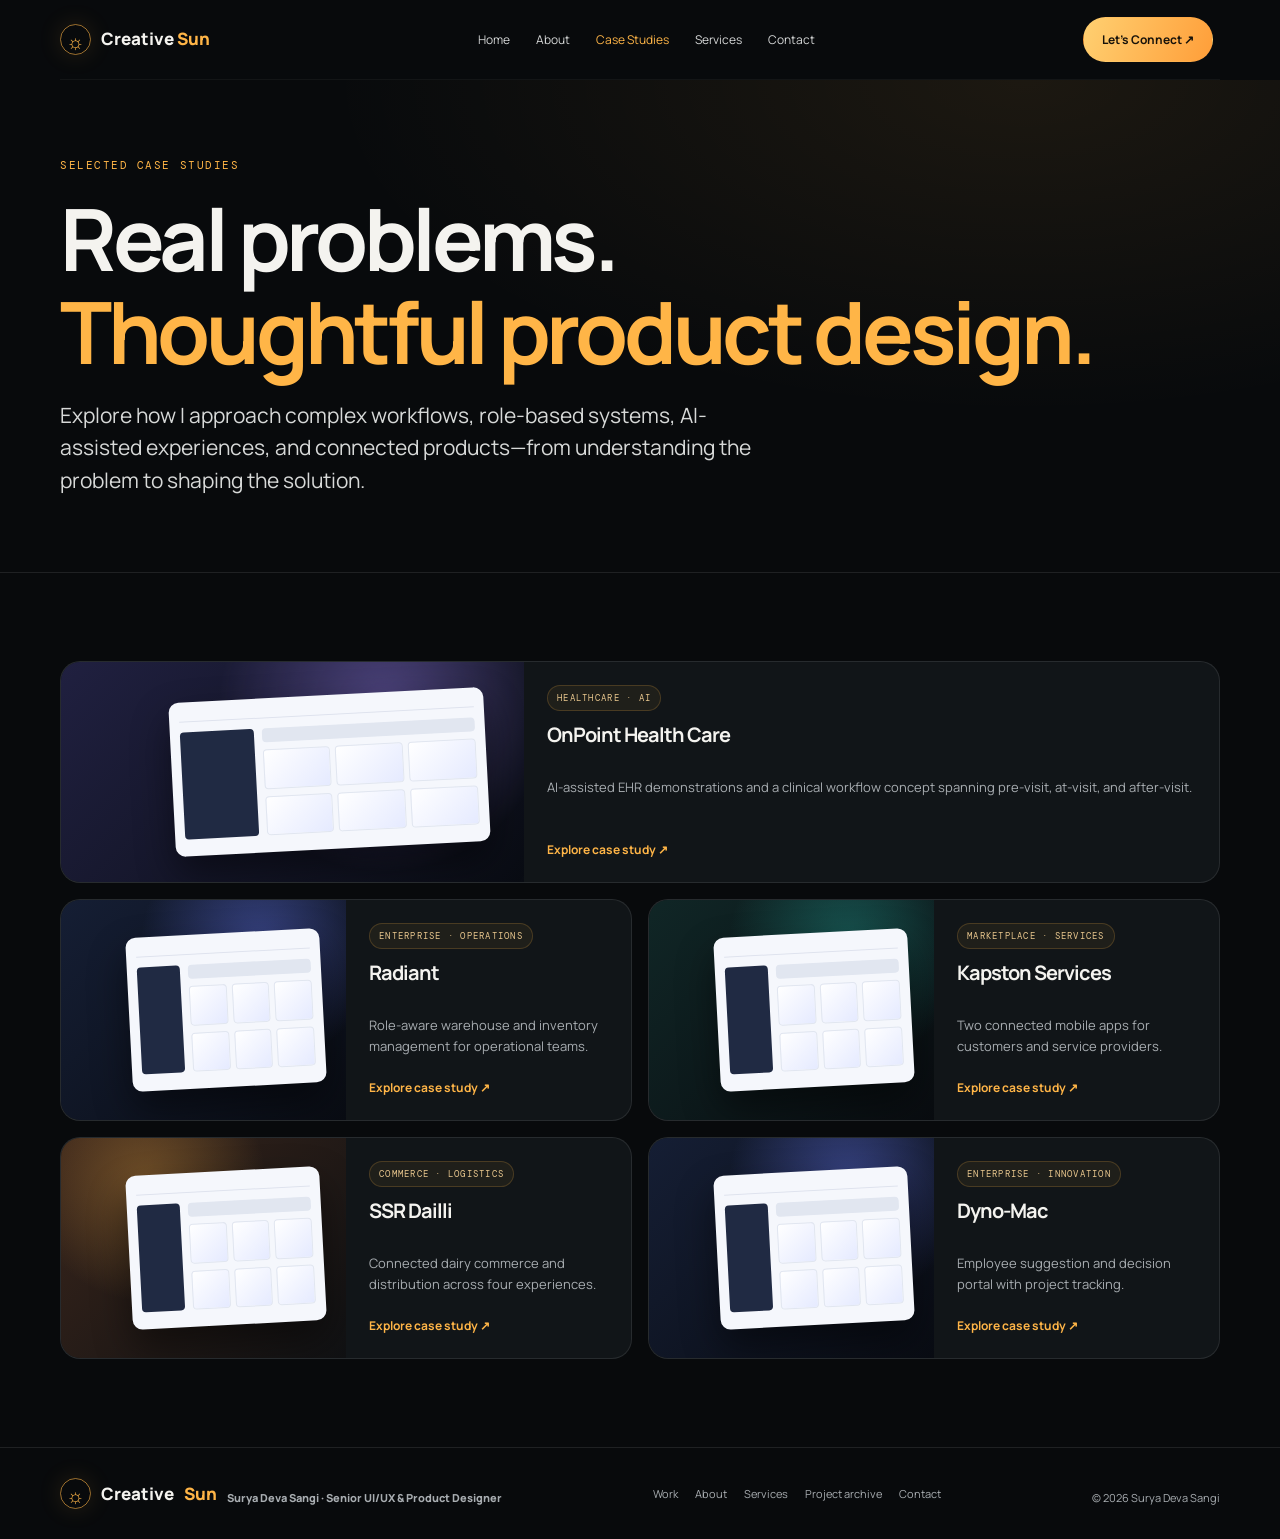
==== case-studies.html @ 09fc9250 "First Commit" ====
<!doctype html><html lang="en"><head><meta charset="utf-8"><meta name="viewport" content="width=device-width,initial-scale=1"><title>Case Studies | Creative Sun</title><meta name="description" content="Creative Sun — Surya Deva Sangi, Senior UI/UX & Product Designer."><meta name="theme-color" content="#080a0c"><link rel="stylesheet" href="assets/style.css"></head><body><header class="wrap nav"><a class="brand" href="index.html"><span class="mark">☼</span><span>Creative <span class="gold">Sun</span></span></a><nav class="navlinks"><a class="" href="index.html">Home</a><a class="" href="about.html">About</a><a class="active" href="case-studies.html">Case Studies</a><a class="" href="services.html">Services</a><a class="" href="contact.html">Contact</a></nav><a class="btn primary" href="contact.html">Let’s Connect ↗</a><button class="menu-btn" aria-expanded="false">Menu ☰</button></header><main><section class="page-hero"><div class="wrap"><div class="eyebrow">Selected case studies</div><h1>Real problems.<br><span class="gold">Thoughtful product design.</span></h1><p class="lead">Explore how I approach complex workflows, role-based systems, AI-assisted experiences, and connected products—from understanding the problem to shaping the solution.</p></div></section><section class="section"><div class="wrap"><div class="cards"><article class="card featured" data-category="healthcare ai"><div class="visual violet" aria-hidden="true"><div class="window"><div class="bar"></div><div class="ui"><div class="side"></div><div class="content"><div class="line"></div><div class="tiles"><i class="tile"></i><i class="tile"></i><i class="tile"></i></div><div class="tiles"><i class="tile"></i><i class="tile"></i><i class="tile"></i></div></div></div></div></div><div class="copy"><span class="tag">Healthcare · AI</span><h3>OnPoint Health Care</h3><p>AI-assisted EHR demonstrations and a clinical workflow concept spanning pre-visit, at-visit, and after-visit.</p><a class="link" href="case-study-onpoint.html">Explore case study ↗</a></div></article><article class="card half" data-category="enterprise operations"><div class="visual " aria-hidden="true"><div class="window"><div class="bar"></div><div class="ui"><div class="side"></div><div class="content"><div class="line"></div><div class="tiles"><i class="tile"></i><i class="tile"></i><i class="tile"></i></div><div class="tiles"><i class="tile"></i><i class="tile"></i><i class="tile"></i></div></div></div></div></div><div class="copy"><span class="tag">Enterprise · Operations</span><h3>Radiant</h3><p>Role-aware warehouse and inventory management for operational teams.</p><a class="link" href="case-study-radiant.html">Explore case study ↗</a></div></article><article class="card half" data-category="marketplace mobile"><div class="visual teal" aria-hidden="true"><div class="window"><div class="bar"></div><div class="ui"><div class="side"></div><div class="content"><div class="line"></div><div class="tiles"><i class="tile"></i><i class="tile"></i><i class="tile"></i></div><div class="tiles"><i class="tile"></i><i class="tile"></i><i class="tile"></i></div></div></div></div></div><div class="copy"><span class="tag">Marketplace · Services</span><h3>Kapston Services</h3><p>Two connected mobile apps for customers and service providers.</p><a class="link" href="case-study-kapston.html">Explore case study ↗</a></div></article><article class="card half" data-category="commerce logistics"><div class="visual cream" aria-hidden="true"><div class="window"><div class="bar"></div><div class="ui"><div class="side"></div><div class="content"><div class="line"></div><div class="tiles"><i class="tile"></i><i class="tile"></i><i class="tile"></i></div><div class="tiles"><i class="tile"></i><i class="tile"></i><i class="tile"></i></div></div></div></div></div><div class="copy"><span class="tag">Commerce · Logistics</span><h3>SSR Dailli</h3><p>Connected dairy commerce and distribution across four experiences.</p><a class="link" href="case-study-ssr-dailli.html">Explore case study ↗</a></div></article><article class="card half" data-category="enterprise workflow"><div class="visual " aria-hidden="true"><div class="window"><div class="bar"></div><div class="ui"><div class="side"></div><div class="content"><div class="line"></div><div class="tiles"><i class="tile"></i><i class="tile"></i><i class="tile"></i></div><div class="tiles"><i class="tile"></i><i class="tile"></i><i class="tile"></i></div></div></div></div></div><div class="copy"><span class="tag">Enterprise · Innovation</span><h3>Dyno-Mac</h3><p>Employee suggestion and decision portal with project tracking.</p><a class="link" href="case-study-dyno-mac.html">Explore case study ↗</a></div></article></div></div></section></main><footer class="footer"><div class="wrap footer-row"><div class="brand"><span class="mark">☼</span>Creative <span class="gold">Sun</span><p>Surya Deva Sangi · Senior UI/UX &amp; Product Designer</p></div><div class="footer-links"><a href="case-studies.html">Work</a><a href="about.html">About</a><a href="services.html">Services</a><a href="projects.html">Project archive</a><a href="contact.html">Contact</a></div><small>© <span data-year></span> Surya Deva Sangi</small></div></footer><script src="assets/site.js"></script></body></html>
---- assets/style.css ----
@import url('https://fonts.googleapis.com/css2?family=DM+Mono:wght@400;500&family=Manrope:wght@400;500;600;700;800&display=swap');:root{--bg:#080a0c;--panel:#111518;--line:#ffffff18;--text:#f4f3ef;--muted:#a8adb1;--gold:#ffb547;--max:1160px}*{box-sizing:border-box}html{scroll-behavior:smooth}body{margin:0;background:var(--bg);color:var(--text);font:15px/1.65 Manrope,Arial,sans-serif}a{color:inherit;text-decoration:none}p{color:var(--muted)}h1,h2,h3{line-height:1.08;letter-spacing:-.05em;margin:0 0 18px}h1{font-size:clamp(43px,7vw,86px)}h2{font-size:clamp(30px,4vw,50px)}h3{font-size:20px}.gold{color:var(--gold)}.wrap{width:min(var(--max),calc(100% - 44px));margin:auto}.eyebrow,.tag,.mono{font:11px 'DM Mono',monospace;letter-spacing:.14em;text-transform:uppercase;color:var(--gold)}.eyebrow{margin-bottom:20px}.nav{height:80px;display:flex;align-items:center;justify-content:space-between;border-bottom:1px solid #ffffff0b;gap:20px}.brand{font-weight:800;font-size:17px;display:flex;gap:10px;align-items:center}.mark{display:grid;place-items:center;border:1px solid #ffb54799;color:var(--gold);width:31px;height:31px;border-radius:50%;font-size:20px;box-shadow:0 0 24px #ffb54720}.navlinks{display:flex;gap:26px}.navlinks a{font-size:12px;color:#d5d7d7}.navlinks a:hover,.navlinks a.active{color:var(--gold)}.btn{display:inline-flex;gap:10px;align-items:center;padding:12px 18px;border-radius:999px;border:1px solid var(--line);font-size:12px;font-weight:700;margin:4px 7px 4px 0}.btn.primary{background:linear-gradient(110deg,#ffd071,#ff9e39);color:#17120a;border-color:transparent}.btn:hover{transform:translateY(-2px);border-color:var(--gold)}.menu-btn{display:none;background:none;color:white;border:1px solid var(--line);padding:8px;border-radius:8px}.hero{padding:78px 0 65px;position:relative;overflow:hidden}.hero:before{content:'';position:absolute;right:-8%;top:-30%;width:700px;height:700px;border-radius:50%;background:radial-gradient(circle,#ff9e3526,transparent 65%)}.hero-grid{display:grid;grid-template-columns:1.04fr .96fr;align-items:center;gap:36px;position:relative}.lead{font-size:clamp(17px,2vw,21px);line-height:1.55;color:#d7d9d8;max-width:700px}.hero p{max-width:580px}.hero-art{height:430px;display:grid;place-items:center;position:relative}.sun{width:min(100%,440px);aspect-ratio:1;border-radius:50%;position:relative;background:radial-gradient(circle at 50% 40%,#ffdb91 0,#ffad48 10%,#7d391b 25%,#171516 49%,#080a0c 70%);box-shadow:0 0 90px #ff9d2d20}.sun:before{content:'';position:absolute;inset:13%;border:1px solid #ffc56d99;border-radius:50%;box-shadow:0 0 25px #ffb54755}.sun:after{content:'';position:absolute;bottom:9%;left:-7%;width:114%;height:45%;background:linear-gradient(150deg,transparent 0 18%,#19191a 18.5% 28%,#080a0c 28.5%);clip-path:polygon(0 100%,0 57%,15% 42%,25% 58%,39% 16%,51% 45%,63% 12%,78% 55%,89% 33%,100% 57%,100% 100%)}.cursor{position:absolute;top:37%;right:25%;font-size:72px;color:#ffd16d;filter:drop-shadow(0 0 20px #ffb54788);transform:rotate(-13deg)}.orbit{position:absolute;width:112%;height:38%;border:1px solid #ffb54740;border-radius:50%;transform:rotate(-28deg)}.art-note{position:absolute;right:0;bottom:10px;font-style:italic;color:#ffd08b;line-height:1.3}.art-note:after{content:'';display:block;background:var(--gold);height:1px;width:45px;margin-top:9px}.stats{display:grid;grid-template-columns:repeat(4,1fr);gap:14px;margin-top:32px}.stat{border-left:1px solid var(--line);padding-left:13px}.stat:first-child{border:0;padding-left:0}.stat strong{display:block;font-size:20px}.stat span{font-size:11px;color:var(--muted)}.trust,.section{border-top:1px solid var(--line)}.trust{padding:24px 0}.trust-row{display:flex;justify-content:space-between;gap:20px;align-items:center;flex-wrap:wrap}.trust-names{display:flex;gap:23px;flex-wrap:wrap;font-size:12px;font-weight:700}.trust-names span:before{content:'✳ ';color:var(--gold)}.section{padding:88px 0}.section-head{display:flex;justify-content:space-between;align-items:end;gap:30px;margin-bottom:32px}.section-head p{max-width:430px}.cards{display:grid;grid-template-columns:repeat(12,1fr);gap:16px}.card{grid-column:span 4;border:1px solid var(--line);border-radius:20px;background:var(--panel);overflow:hidden;transition:.25s}.card:hover{transform:translateY(-4px);border-color:#ffb54777}.card.featured{grid-column:span 12;display:grid;grid-template-columns:.8fr 1.2fr}.card.half{grid-column:span 6;display:grid;grid-template-columns:1fr 1fr}.copy{padding:23px;display:flex;flex-direction:column;align-items:flex-start}.copy p{font-size:13px}.tag{display:inline-block;border:1px solid #ffb54730;background:#ffb54710;border-radius:999px;padding:6px 9px;font-size:9px;margin-bottom:13px;color:#e9c78e}.link{color:var(--gold);font-size:12px;font-weight:700;margin-top:auto}.visual{min-height:220px;position:relative;overflow:hidden;background:radial-gradient(circle at 70% 20%,#6c7fff70,transparent 45%),linear-gradient(135deg,#151e34,#090c13)}.visual.teal{background:radial-gradient(circle at 70% 20%,#28b0a466,transparent 45%),linear-gradient(135deg,#102626,#090c10)}.visual.cream{background:radial-gradient(circle at 30% 20%,#ffb54750,transparent 45%),linear-gradient(135deg,#39251b,#101113)}.visual.violet{background:radial-gradient(circle at 70% 20%,#a58aff66,transparent 45%),linear-gradient(135deg,#202040,#090c13)}.window{position:absolute;right:8%;top:15%;width:68%;height:70%;background:#f5f7fc;border-radius:10px;box-shadow:0 18px 38px #0007;padding:10px;transform:rotate(-3deg)}.bar{height:10px;border-bottom:1px solid #dfe3ee;margin-bottom:10px}.ui{display:grid;grid-template-columns:25% 1fr;gap:8px;height:80%}.side{background:#202a43;border-radius:4px}.content{display:grid;grid-template-rows:14px 1fr 1fr;gap:7px}.line{background:#e1e6f0;border-radius:4px}.tiles{display:grid;grid-template-columns:repeat(3,1fr);gap:5px}.tile{border:1px solid #e1e6f0;border-radius:4px;background:linear-gradient(135deg,#fff,#e5eaff)}.split{display:grid;grid-template-columns:1fr 1fr;gap:55px}.features{display:grid;gap:20px}.feature{display:grid;grid-template-columns:44px 1fr;gap:14px}.icon{display:grid;place-items:center;border:1px solid #ffb54740;background:#ffb5470d;border-radius:13px;width:42px;height:42px;color:var(--gold)}.feature p{font-size:13px;margin:0}.process{display:grid;grid-template-columns:repeat(5,1fr);gap:15px;margin-top:30px}.step{border-top:1px solid var(--line);padding-top:16px}.step span{font:11px 'DM Mono',monospace;color:var(--gold)}.step h3{margin:12px 0 8px;font-size:16px}.step p{font-size:12px}.tools{display:grid;grid-template-columns:repeat(6,1fr);gap:10px}.tool{border:1px solid var(--line);border-radius:14px;padding:15px 8px;text-align:center;background:#ffffff05}.tool b{display:block;font-size:20px;color:var(--gold)}.tool span{font-size:10px;color:#d4d5d4}.quote,.cta{border:1px solid var(--line);border-radius:22px;padding:35px;background:radial-gradient(ellipse at 90% 20%,#ffb54720,transparent 45%),var(--panel)}.quote blockquote{font-size:clamp(23px,3vw,37px);letter-spacing:-.04em;line-height:1.25;margin:0}.quote cite{display:block;margin-top:18px;color:var(--gold);font-size:12px;font-style:normal}.cta{padding:55px;background:radial-gradient(ellipse at 80% 100%,#ff9d2d25,transparent 50%),#101316}.cta p{max-width:620px}.footer{border-top:1px solid var(--line);padding:30px 0}.footer-row{display:flex;justify-content:space-between;align-items:center;gap:20px;flex-wrap:wrap}.footer p,.footer small{font-size:11px;margin:8px 0 0;color:var(--muted)}.footer-links{display:flex;gap:17px;font-size:11px;color:var(--muted)}.page-hero{padding:78px 0 55px;background:radial-gradient(ellipse at 80% 0,#ffb54715,transparent 48%)}.crumb{font-size:11px;color:var(--muted);margin-bottom:20px}.crumb a{color:var(--gold)}.content-grid{display:grid;grid-template-columns:1.6fr .7fr;gap:55px}.prose h2{font-size:29px;margin-top:43px}.prose h2:first-child{margin-top:0}.prose p,.prose li{font-size:14px;line-height:1.85}.sidebar{border:1px solid var(--line);border-radius:16px;padding:22px;background:var(--panel);margin-bottom:15px}.sidebar h3{font-size:13px;color:var(--gold)}.sidebar p,.sidebar li{font-size:12px}.meta div{padding:10px 0;border-bottom:1px solid var(--line)}.meta div:last-child{border:0}.meta strong{display:block;color:var(--muted);font-size:10px}.meta span{font-size:12px}.pill-row{display:flex;gap:8px;flex-wrap:wrap;margin:20px 0}.pill{font-size:10px;border:1px solid var(--line);padding:6px 9px;border-radius:999px;color:#ddd}.case-art{border:1px solid var(--line);border-radius:22px;min-height:290px;padding:30px;position:relative;overflow:hidden;background:radial-gradient(circle at 75% 20%,#ffb54720,transparent 50%),#11151a}.case-art .window{width:48%;height:75%;top:13%}.service-grid{display:grid;grid-template-columns:repeat(3,1fr);gap:15px}.service{border:1px solid var(--line);border-radius:18px;padding:23px;background:var(--panel)}.service p,.service li{font-size:12px}.service ul{padding-left:18px;color:var(--muted);line-height:1.9}.form-grid{display:grid;grid-template-columns:1fr 1fr;gap:14px}.field{display:grid;gap:7px}.field.full{grid-column:1/-1}.field label{font-size:12px}.field input,.field textarea,.field select{width:100%;background:#0b0e10;color:white;border:1px solid var(--line);border-radius:10px;padding:13px}.field textarea{min-height:140px}.filterbar{display:flex;gap:8px;flex-wrap:wrap;margin-bottom:24px}.filter-btn{background:none;color:var(--muted);border:1px solid var(--line);border-radius:999px;padding:8px 12px;cursor:pointer;font-size:11px}.filter-btn.active{color:var(--gold);border-color:var(--gold)}[hidden]{display:none!important}.note{font-size:11px}
@media(max-width:850px){.hero-grid{grid-template-columns:1fr}.hero-art{height:320px}.split{gap:30px}.tools{grid-template-columns:repeat(4,1fr)}.service-grid{grid-template-columns:repeat(2,1fr)}.content-grid{gap:25px}.navlinks{gap:14px}.card{grid-column:span 6}.card.featured,.card.half{grid-column:span 12}}
@media(max-width:620px){.wrap{width:calc(100% - 32px)}.nav{height:70px}.navlinks{display:none;position:absolute;z-index:10;top:70px;left:0;right:0;padding:20px 24px;background:#0a0c0e;flex-direction:column;align-items:flex-start}.navlinks.open{display:flex}.menu-btn{display:block}.nav>.btn{display:none}.hero{padding:50px 0 40px}.hero-art{height:260px}.sun{max-width:290px}.cursor{font-size:52px}.stats{grid-template-columns:repeat(2,1fr)}.stat:nth-child(3){border:0;padding-left:0}.section{padding:62px 0}.section-head{display:block}.section-head p{margin-top:10px}.card,.card.featured,.card.half{grid-column:span 12;display:flex;flex-direction:column}.visual{order:-1;min-height:220px}.split,.content-grid{grid-template-columns:1fr}.process{grid-template-columns:repeat(2,1fr)}.tools{grid-template-columns:repeat(3,1fr)}.service-grid{grid-template-columns:1fr}.page-hero{padding:55px 0 38px}.cta,.quote{padding:24px}.case-art{min-height:350px;padding:22px}.case-art .window{width:80%;height:45%;top:auto;bottom:8%}.form-grid{grid-template-columns:1fr}.field.full{grid-column:auto}.footer-row{align-items:flex-start;flex-direction:column}.footer-links{flex-wrap:wrap}}
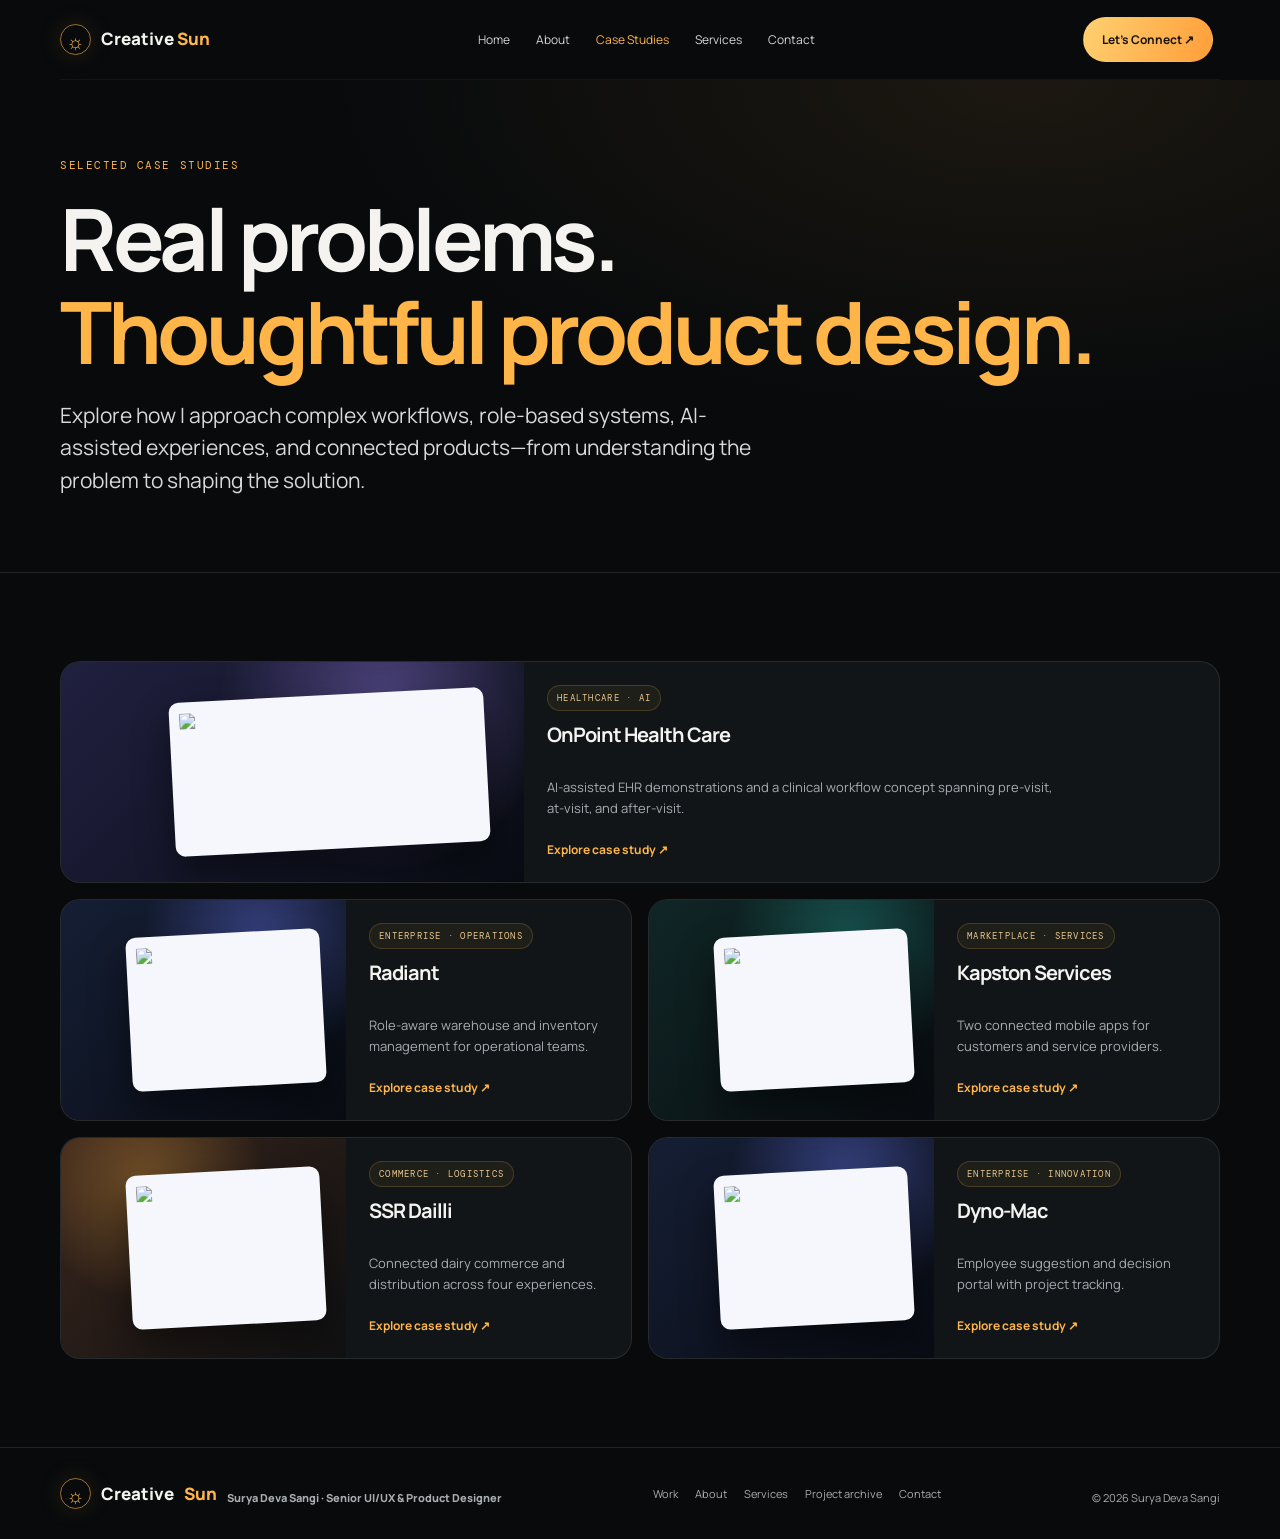
==== commit 55896e91: "Uploaded all images in pages" ====
--- a/case-studies.html
+++ b/case-studies.html
@@ -1 +1,107 @@
-<!doctype html><html lang="en"><head><meta charset="utf-8"><meta name="viewport" content="width=device-width,initial-scale=1"><title>Case Studies | Creative Sun</title><meta name="description" content="Creative Sun — Surya Deva Sangi, Senior UI/UX & Product Designer."><meta name="theme-color" content="#080a0c"><link rel="stylesheet" href="assets/style.css"></head><body><header class="wrap nav"><a class="brand" href="index.html"><span class="mark">☼</span><span>Creative <span class="gold">Sun</span></span></a><nav class="navlinks"><a class="" href="index.html">Home</a><a class="" href="about.html">About</a><a class="active" href="case-studies.html">Case Studies</a><a class="" href="services.html">Services</a><a class="" href="contact.html">Contact</a></nav><a class="btn primary" href="contact.html">Let’s Connect ↗</a><button class="menu-btn" aria-expanded="false">Menu ☰</button></header><main><section class="page-hero"><div class="wrap"><div class="eyebrow">Selected case studies</div><h1>Real problems.<br><span class="gold">Thoughtful product design.</span></h1><p class="lead">Explore how I approach complex workflows, role-based systems, AI-assisted experiences, and connected products—from understanding the problem to shaping the solution.</p></div></section><section class="section"><div class="wrap"><div class="cards"><article class="card featured" data-category="healthcare ai"><div class="visual violet" aria-hidden="true"><div class="window"><div class="bar"></div><div class="ui"><div class="side"></div><div class="content"><div class="line"></div><div class="tiles"><i class="tile"></i><i class="tile"></i><i class="tile"></i></div><div class="tiles"><i class="tile"></i><i class="tile"></i><i class="tile"></i></div></div></div></div></div><div class="copy"><span class="tag">Healthcare · AI</span><h3>OnPoint Health Care</h3><p>AI-assisted EHR demonstrations and a clinical workflow concept spanning pre-visit, at-visit, and after-visit.</p><a class="link" href="case-study-onpoint.html">Explore case study ↗</a></div></article><article class="card half" data-category="enterprise operations"><div class="visual " aria-hidden="true"><div class="window"><div class="bar"></div><div class="ui"><div class="side"></div><div class="content"><div class="line"></div><div class="tiles"><i class="tile"></i><i class="tile"></i><i class="tile"></i></div><div class="tiles"><i class="tile"></i><i class="tile"></i><i class="tile"></i></div></div></div></div></div><div class="copy"><span class="tag">Enterprise · Operations</span><h3>Radiant</h3><p>Role-aware warehouse and inventory management for operational teams.</p><a class="link" href="case-study-radiant.html">Explore case study ↗</a></div></article><article class="card half" data-category="marketplace mobile"><div class="visual teal" aria-hidden="true"><div class="window"><div class="bar"></div><div class="ui"><div class="side"></div><div class="content"><div class="line"></div><div class="tiles"><i class="tile"></i><i class="tile"></i><i class="tile"></i></div><div class="tiles"><i class="tile"></i><i class="tile"></i><i class="tile"></i></div></div></div></div></div><div class="copy"><span class="tag">Marketplace · Services</span><h3>Kapston Services</h3><p>Two connected mobile apps for customers and service providers.</p><a class="link" href="case-study-kapston.html">Explore case study ↗</a></div></article><article class="card half" data-category="commerce logistics"><div class="visual cream" aria-hidden="true"><div class="window"><div class="bar"></div><div class="ui"><div class="side"></div><div class="content"><div class="line"></div><div class="tiles"><i class="tile"></i><i class="tile"></i><i class="tile"></i></div><div class="tiles"><i class="tile"></i><i class="tile"></i><i class="tile"></i></div></div></div></div></div><div class="copy"><span class="tag">Commerce · Logistics</span><h3>SSR Dailli</h3><p>Connected dairy commerce and distribution across four experiences.</p><a class="link" href="case-study-ssr-dailli.html">Explore case study ↗</a></div></article><article class="card half" data-category="enterprise workflow"><div class="visual " aria-hidden="true"><div class="window"><div class="bar"></div><div class="ui"><div class="side"></div><div class="content"><div class="line"></div><div class="tiles"><i class="tile"></i><i class="tile"></i><i class="tile"></i></div><div class="tiles"><i class="tile"></i><i class="tile"></i><i class="tile"></i></div></div></div></div></div><div class="copy"><span class="tag">Enterprise · Innovation</span><h3>Dyno-Mac</h3><p>Employee suggestion and decision portal with project tracking.</p><a class="link" href="case-study-dyno-mac.html">Explore case study ↗</a></div></article></div></div></section></main><footer class="footer"><div class="wrap footer-row"><div class="brand"><span class="mark">☼</span>Creative <span class="gold">Sun</span><p>Surya Deva Sangi · Senior UI/UX &amp; Product Designer</p></div><div class="footer-links"><a href="case-studies.html">Work</a><a href="about.html">About</a><a href="services.html">Services</a><a href="projects.html">Project archive</a><a href="contact.html">Contact</a></div><small>© <span data-year></span> Surya Deva Sangi</small></div></footer><script src="assets/site.js"></script></body></html>+<!doctype html>
+<html lang="en">
+
+<head>
+    <meta charset="utf-8">
+    <meta name="viewport" content="width=device-width,initial-scale=1">
+    <title>Case Studies | Creative Sun</title>
+    <meta name="description" content="Creative Sun — Surya Deva Sangi, Senior UI/UX & Product Designer.">
+    <meta name="theme-color" content="#080a0c">
+    <link rel="stylesheet" href="assets/style.css">
+</head>
+
+<body>
+    <header class="wrap nav"><a class="brand" href="index.html"><span class="mark">☼</span><span>Creative <span
+                    class="gold">Sun</span></span></a>
+        <nav class="navlinks"><a class="" href="index.html">Home</a><a class="" href="about.html">About</a><a
+                class="active" href="case-studies.html">Case Studies</a><a class="" href="services.html">Services</a><a
+                class="" href="contact.html">Contact</a></nav><a class="btn primary" href="contact.html">Let’s Connect
+            ↗</a><button class="menu-btn" aria-expanded="false">Menu ☰</button>
+    </header>
+    <main>
+        <section class="page-hero">
+            <div class="wrap">
+                <div class="eyebrow">Selected case studies</div>
+                <h1>Real problems.<br><span class="gold">Thoughtful product design.</span></h1>
+                <p class="lead">Explore how I approach complex workflows, role-based systems, AI-assisted experiences,
+                    and connected products—from understanding the problem to shaping the solution.</p>
+            </div>
+        </section>
+        <section class="section">
+            <div class="wrap">
+                <div class="cards">
+                    <article class="card featured" data-category="healthcare ai">
+                        <div class="visual violet" aria-hidden="true">
+                            <div class="window">
+                                <img class="img-responsive" src="./assets/case-study-screens/onpoint/group-15.png">
+                            </div>
+                        </div>
+                        <div class="copy"><span class="tag">Healthcare · AI</span>
+                            <h3>OnPoint Health Care</h3>
+                            <p>AI-assisted EHR demonstrations and a clinical workflow concept spanning pre-visit,<br>
+                                at-visit, and after-visit.</p><a class="link" href="case-study-onpoint.html">Explore
+                                case study ↗</a>
+                        </div>
+                    </article>
+                    <article class="card half" data-category="enterprise operations">
+                        <div class="visual " aria-hidden="true">
+                            <div class="window">
+                                <img class="img-responsive" src="./assets/case-study-screens/radiant/01-login-screen.png">
+                            </div>
+                        </div>
+                        <div class="copy"><span class="tag">Enterprise · Operations</span>
+                            <h3>Radiant</h3>
+                            <p>Role-aware warehouse and inventory management for operational teams.</p><a class="link" href="case-study-radiant.html">Explore case study ↗</a>
+                        </div>
+                    </article>
+                    <article class="card half" data-category="marketplace mobile">
+                        <div class="visual teal" aria-hidden="true">
+                            <div class="window">
+                                <img class="img-responsive" src="./assets/case-study-screens/kapston/home.png">
+                            </div>
+                        </div>
+                        <div class="copy"><span class="tag">Marketplace · Services</span>
+                            <h3>Kapston Services</h3>
+                            <p>Two connected mobile apps for customers and service providers.</p><a class="link" href="case-study-kapston.html">Explore case study ↗</a>
+                        </div>
+                    </article>
+                    <article class="card half" data-category="commerce logistics">
+                        <div class="visual cream" aria-hidden="true">
+                            <div class="window">
+                                <img class="img-responsive" src="./assets/case-study-screens/ssr-dailli/SSR.png">
+                            </div>
+                        </div>
+                        <div class="copy"><span class="tag">Commerce · Logistics</span>
+                            <h3>SSR Dailli</h3>
+                            <p>Connected dairy commerce and distribution across four experiences.</p><a class="link" href="case-study-ssr-dailli.html">Explore case study ↗</a>
+                        </div>
+                    </article>
+                    <article class="card half" data-category="enterprise workflow">
+                        <div class="visual " aria-hidden="true">
+                            <div class="window">
+                                <img class="img-responsive" src="./assets/case-study-screens/dyno-mac/login.png">
+                            </div>
+                        </div>
+                        <div class="copy"><span class="tag">Enterprise · Innovation</span>
+                            <h3>Dyno-Mac</h3>
+                            <p>Employee suggestion and decision portal with project tracking.</p><a class="link" href="case-study-dyno-mac.html">Explore case study ↗</a>
+                        </div>
+                    </article>
+                </div>
+            </div>
+        </section>
+    </main>
+    <footer class="footer">
+        <div class="wrap footer-row">
+            <div class="brand"><span class="mark">☼</span>Creative <span class="gold">Sun</span>
+                <p>Surya Deva Sangi · Senior UI/UX &amp; Product Designer</p>
+            </div>
+            <div class="footer-links"><a href="case-studies.html">Work</a><a href="about.html">About</a><a
+                    href="services.html">Services</a><a href="projects.html">Project archive</a><a
+                    href="contact.html">Contact</a></div><small>© <span data-year></span> Surya Deva Sangi</small>
+        </div>
+    </footer>
+    <script src="assets/site.js"></script>
+</body>
+
+</html>
